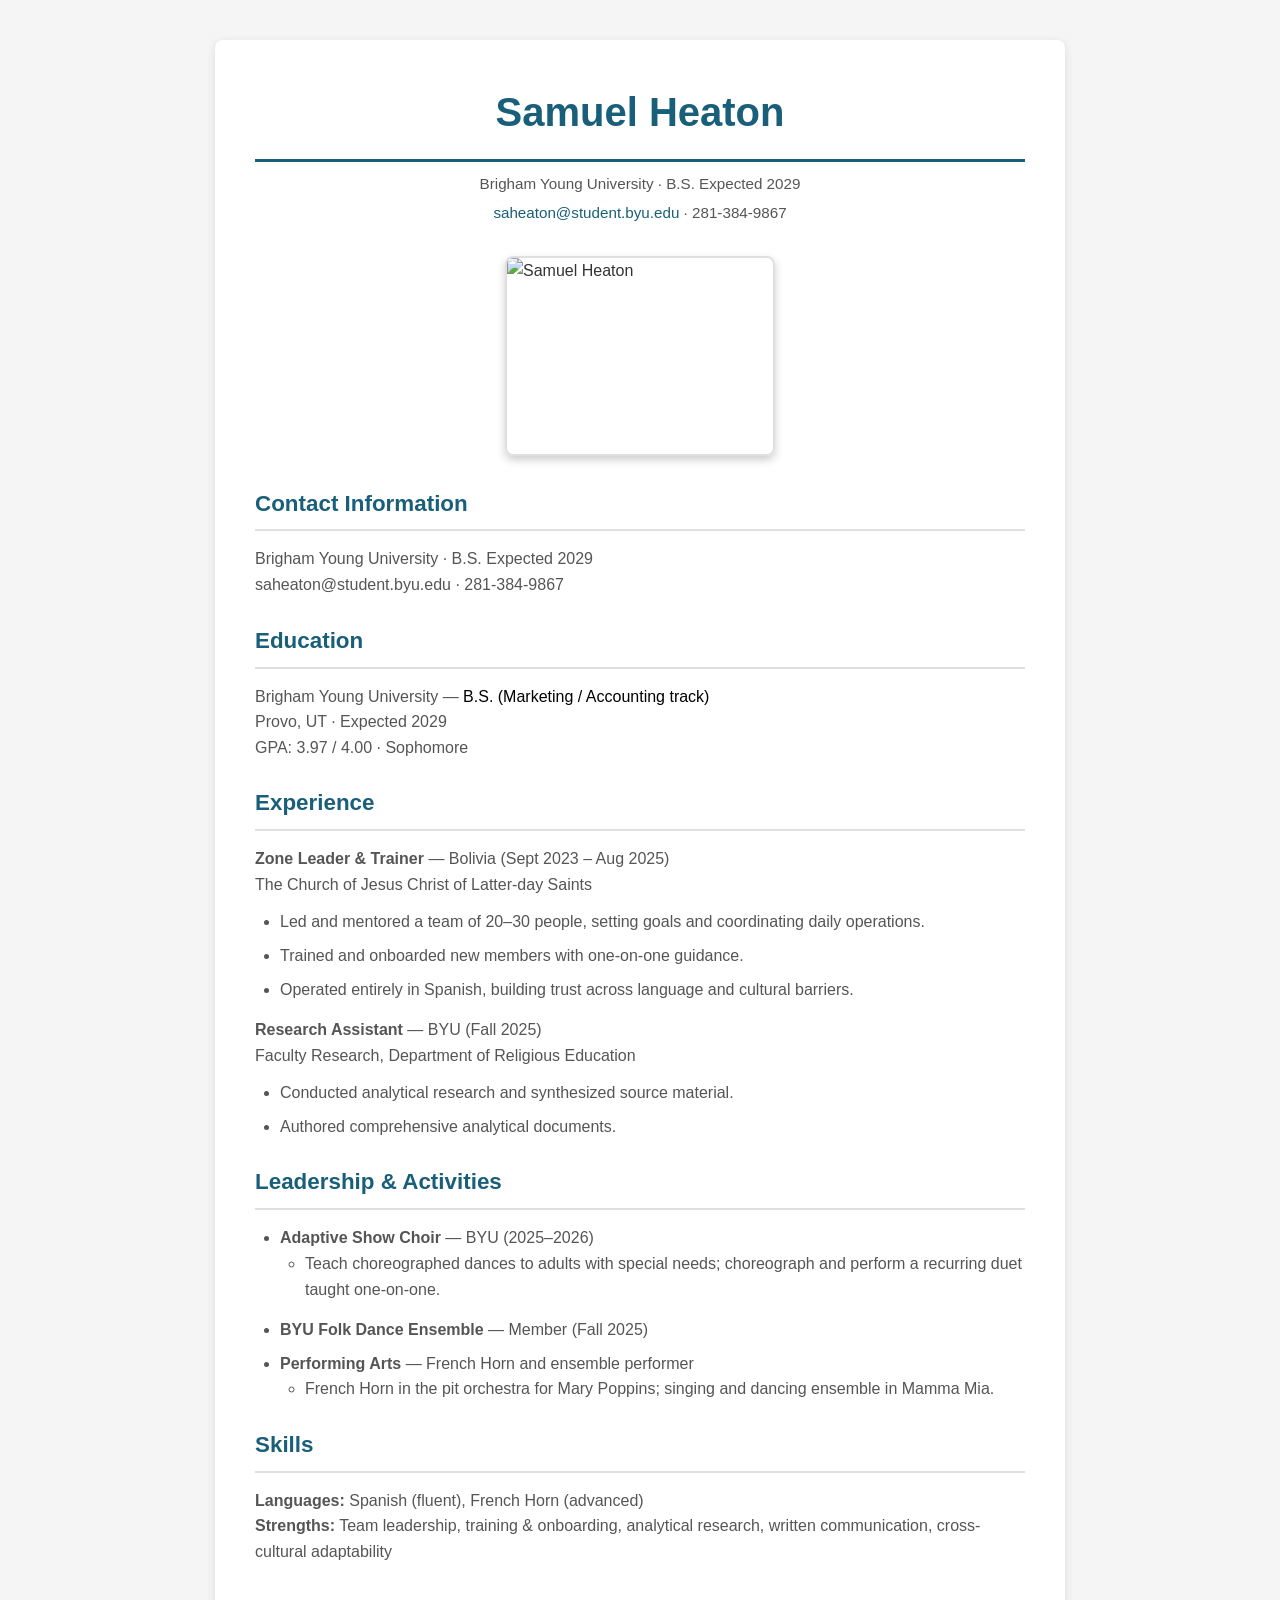
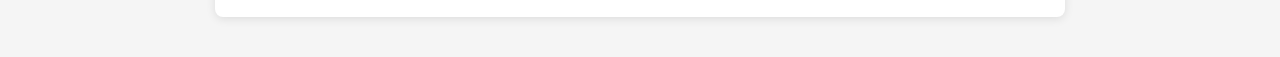
==== index.html @ ee09f75d "first commit" ====
<!DOCTYPE html>
<html lang="en">
<head>
    <meta charset="UTF-8">
    <meta name="viewport" content="width=device-width, initial-scale=1.0">
    <title>Samuel Heaton's Resume</title>
   <link rel="stylesheet" href="stylesheets.css">
</head>
<body>
    <div class="container">
        <h1>Samuel Heaton</h1>
        
        <div class="header-info">
            <p>Brigham Young University · B.S. Expected 2029</p>
            <p><a href="mailto:saheaton@student.byu.edu">saheaton@student.byu.edu</a> · 281-384-9867</p>
        </div>

        <img src="for IS project.jpg" alt="Samuel Heaton">

        <h2><strong>Contact Information</strong></h2>
        <p>Brigham Young University · B.S. Expected 2029<br>
        saheaton@student.byu.edu · 281-384-9867</p>

        <h2>Education</h2>
        <p>Brigham Young University — <span style="color: #000000;">B.S. (Marketing / Accounting track)</span><br>
        Provo, UT · Expected 2029<br>
        GPA: 3.97 / 4.00 · Sophomore</p>

        <h2>Experience</h2>
        <p><strong>Zone Leader & Trainer</strong> — Bolivia (Sept 2023 – Aug 2025)<br>
        The Church of Jesus Christ of Latter-day Saints</p>
        <ul>
            <li>Led and mentored a team of 20–30 people, setting goals and coordinating daily operations.</li>
            <li>Trained and onboarded new members with one-on-one guidance.</li>
            <li>Operated entirely in Spanish, building trust across language and cultural barriers.</li>
        </ul>

        <p><strong>Research Assistant</strong> — BYU (Fall 2025)<br>
        Faculty Research, Department of Religious Education</p>
        <ul>
            <li>Conducted analytical research and synthesized source material.</li>
            <li>Authored comprehensive analytical documents.</li>
        </ul>

        <h2 id="Leadership">Leadership & Activities</h2>
        <ul>
            <li>
                <strong>Adaptive Show Choir</strong> — BYU (2025–2026)
                <ul>
                    <li>Teach choreographed dances to adults with special needs; choreograph and perform a recurring duet taught one-on-one.</li>
                </ul>
            </li>
            <li><strong>BYU Folk Dance Ensemble</strong> — Member (Fall 2025)</li>
            <li>
                <strong>Performing Arts</strong> — French Horn and ensemble performer
                <ul>
                    <li>French Horn in the pit orchestra for Mary Poppins; singing and dancing ensemble in Mamma Mia.</li>
                </ul>
            </li>
        </ul>

        <h2>Skills</h2>
        <p><strong>Languages:</strong> Spanish (fluent), French Horn (advanced)<br>
        <strong>Strengths:</strong> Team leadership, training & onboarding, analytical research, written communication, cross-cultural adaptability</p>
    </div>
</body>
</html>
---- stylesheets.css ----
/* ===== Professional pages stylesheet (index.html, about.html, etc.) ===== */
* {
    margin: 0;
    padding: 0;
    box-sizing: border-box;
}

body {
    font-family: 'Segoe UI', Tahoma, Geneva, Verdana, sans-serif;
    line-height: 1.6;
    color: #333;
    background-color: #f5f5f5;
    padding: 40px 20px;
}

.container {
    max-width: 850px;
    margin: 0 auto;
    background-color: white;
    padding: 40px;
    box-shadow: 0 2px 10px rgba(0, 0, 0, 0.1);
    border-radius: 8px;
}

h1 {
    font-size: 2.5em;
    margin-bottom: 10px;
    color: #1a5f7a;
    text-align: center;
    border-bottom: 3px solid #1a5f7a;
    padding-bottom: 15px;
}

.header-info {
    text-align: center;
    margin-bottom: 30px;
    font-size: 0.95em;
    color: #666;
}

.header-info p {
    margin: 5px 0;
}

.header-info a {
    color: #1a5f7a;
    text-decoration: none;
}

.header-info a:hover {
    text-decoration: underline;
}

img {
    display: block;
    margin: 0 auto 30px;
    width: 270px;
    height: 200px;
    border-radius: 8px;
    box-shadow: 0 4px 8px rgba(0, 0, 0, 0.2);
    border: 2px solid #e0e0e0;
}

h2 {
    font-size: 1.4em;
    margin-top: 25px;
    margin-bottom: 15px;
    color: #1a5f7a;
    border-bottom: 2px solid #e0e0e0;
    padding-bottom: 8px;
    font-weight: 600;
}

p {
    margin-bottom: 12px;
    color: #555;
}

ul, ol {
    margin-left: 25px;
    margin-bottom: 15px;
}

li {
    margin-bottom: 8px;
    color: #555;
}

a {
    color: #1a5f7a;
    text-decoration: none;
}

a:hover {
    text-decoration: underline;
}
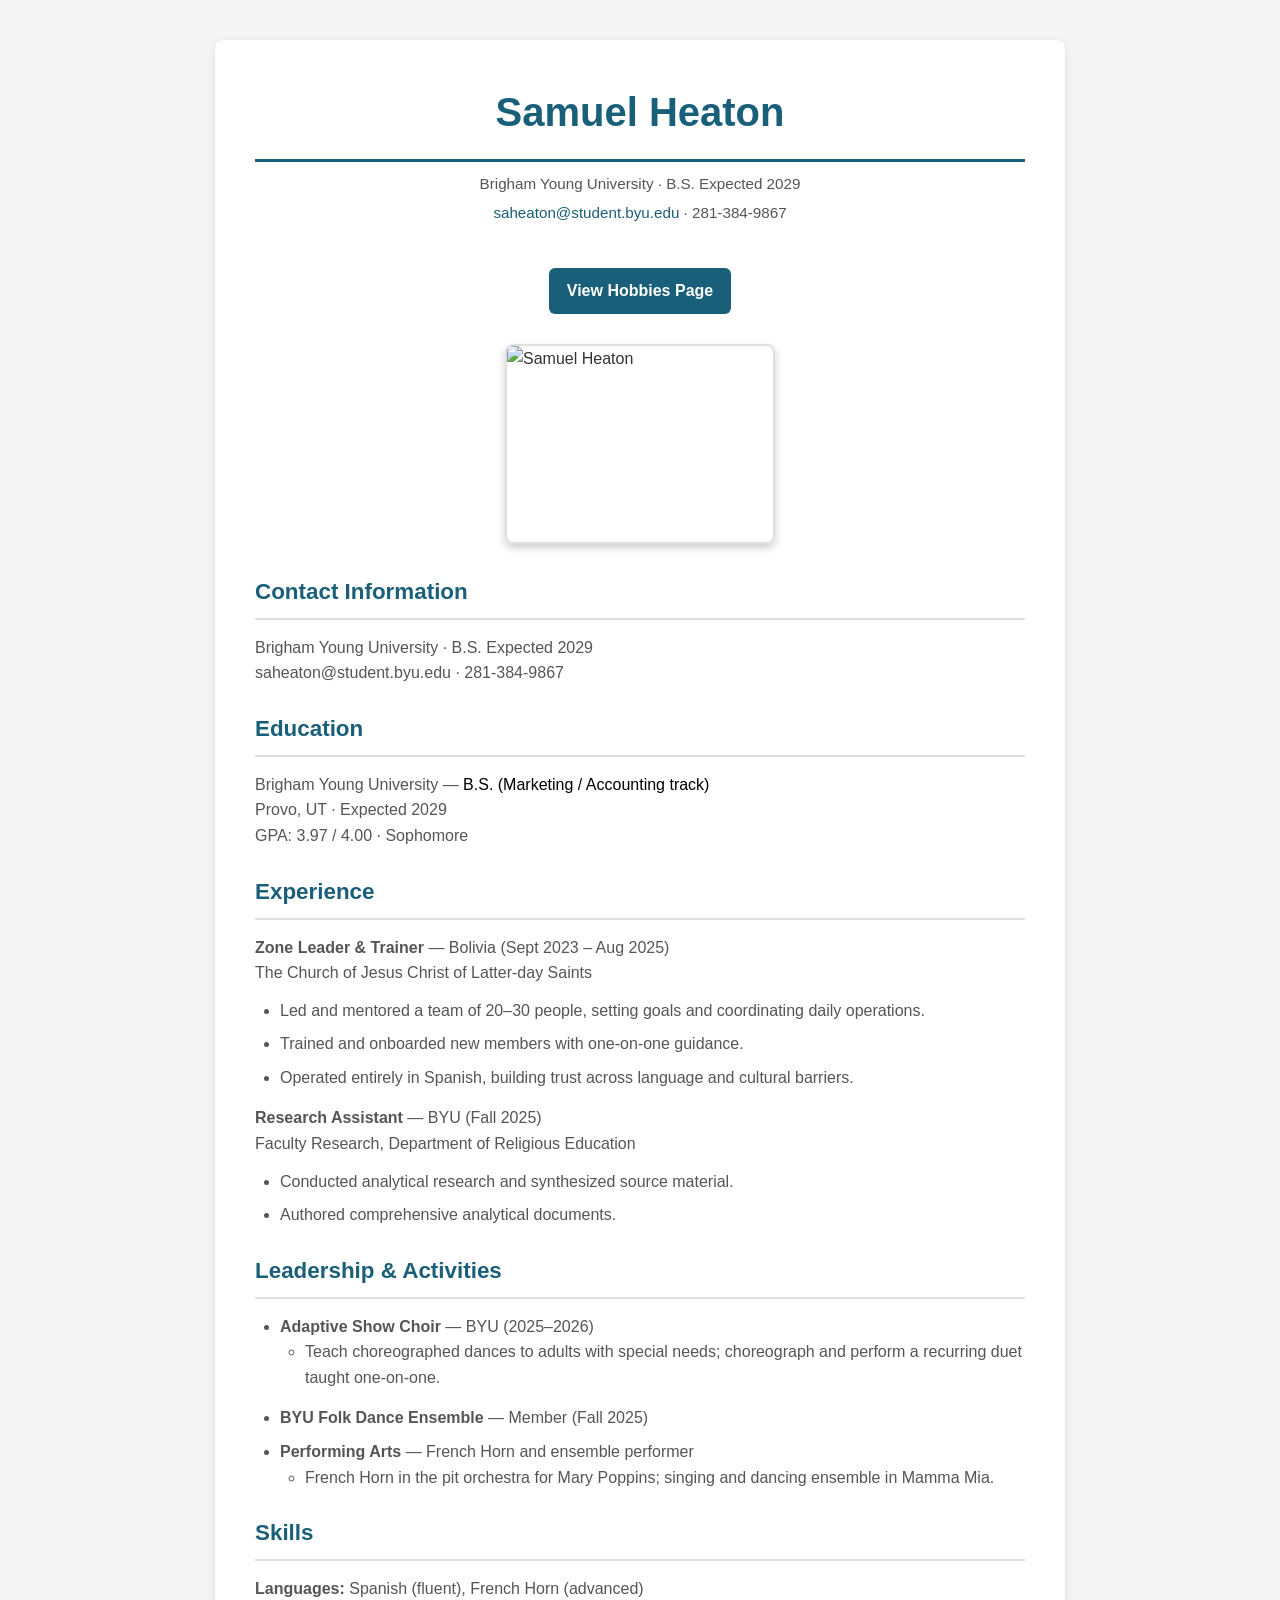
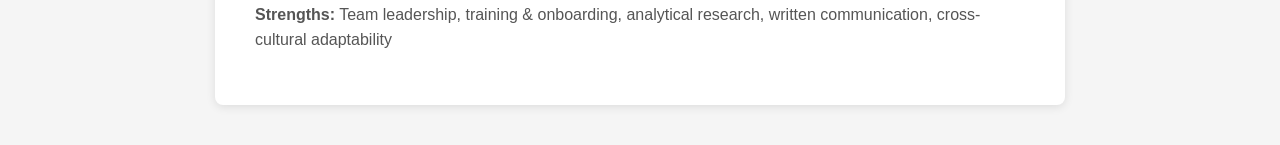
==== commit 4ff1a85d: "git commit -m "Save changes to index, hobbies, and styles"" ====
--- a/index.html
+++ b/index.html
@@ -13,6 +13,9 @@
         <div class="header-info">
             <p>Brigham Young University · B.S. Expected 2029</p>
             <p><a href="mailto:saheaton@student.byu.edu">saheaton@student.byu.edu</a> · 281-384-9867</p>
+        </div>
+        <div class="header-actions">
+            <a href="hobbies.html" class="nav-button">View Hobbies Page</a>
         </div>
 
         <img src="for IS project.jpg" alt="Samuel Heaton">
--- a/stylesheets.css
+++ b/stylesheets.css
@@ -40,6 +40,11 @@
 
 .header-info p {
     margin: 5px 0;
+}
+
+.header-actions {
+    text-align: center;
+    margin-bottom: 30px;
 }
 
 .header-info a {
@@ -95,3 +100,18 @@
     text-decoration: underline;
 }
 
+.nav-button {
+    display: inline-block;
+    padding: 0.65rem 1.1rem;
+    margin-top: 0.75rem;
+    background-color: #1a5f7a;
+    color: white;
+    border-radius: 6px;
+    text-decoration: none;
+    font-weight: 600;
+}
+
+.nav-button:hover {
+    background-color: #155369;
+}
+
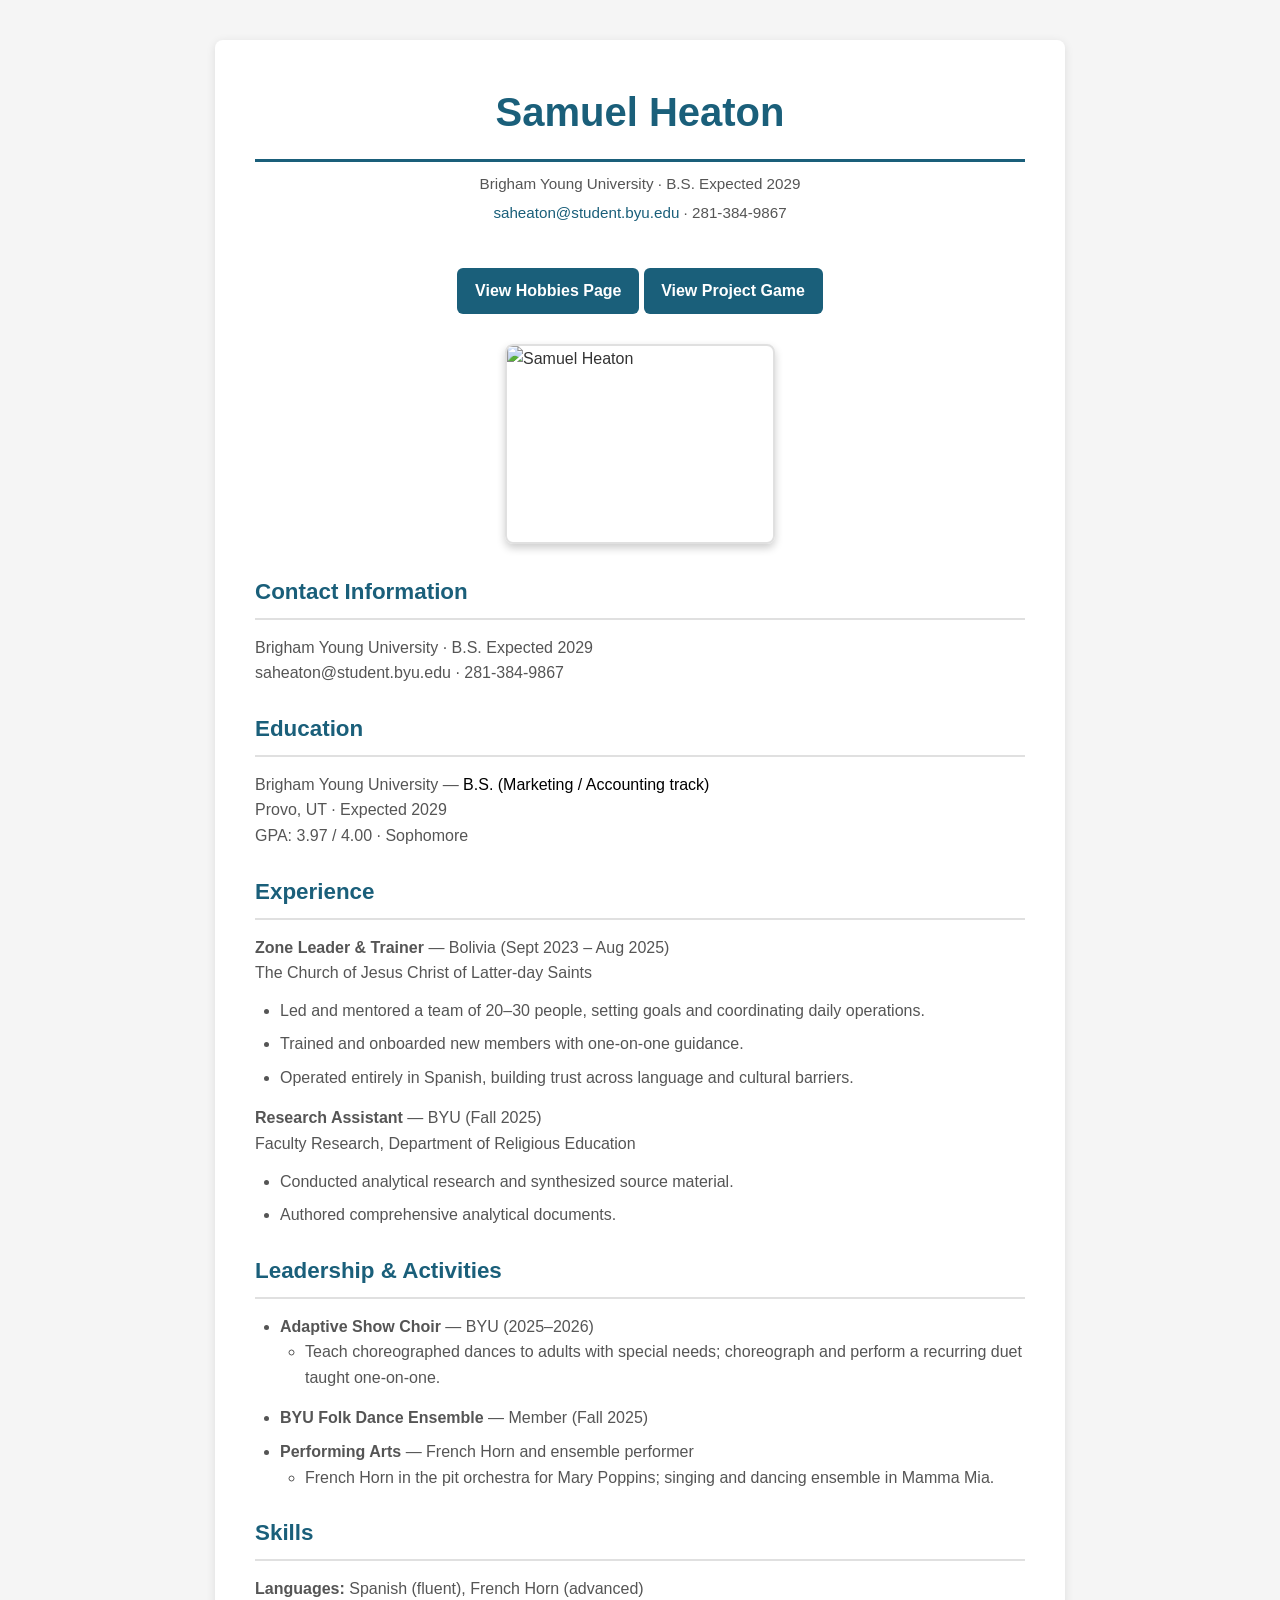
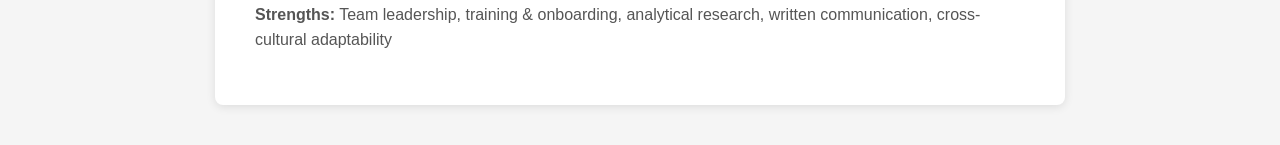
==== commit bac3335b: "git commit -m "Save changes to index, hobbies, and styles and Project Game files"" ====
--- a/index.html
+++ b/index.html
@@ -16,6 +16,7 @@
         </div>
         <div class="header-actions">
             <a href="hobbies.html" class="nav-button">View Hobbies Page</a>
+            <a href="projectgame.html" class="nav-button">View Project Game</a>
         </div>
 
         <img src="for IS project.jpg" alt="Samuel Heaton">
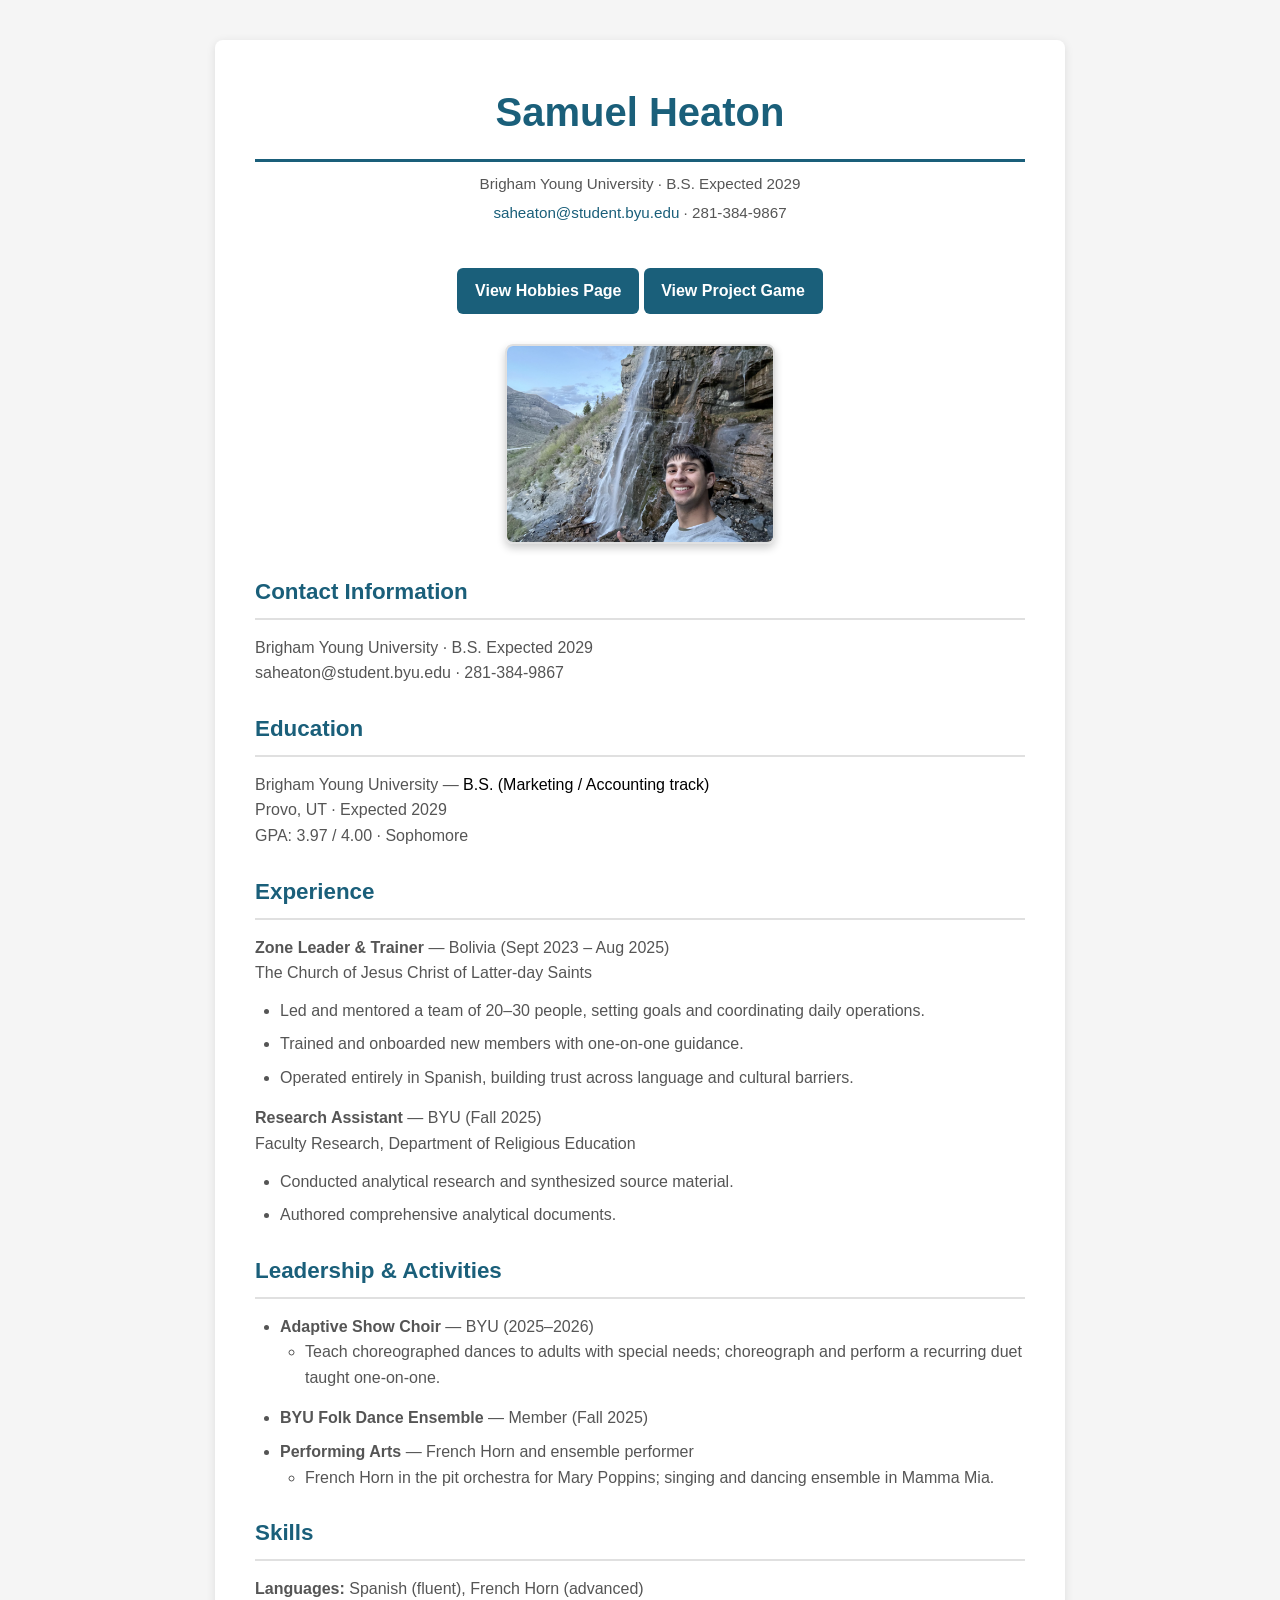
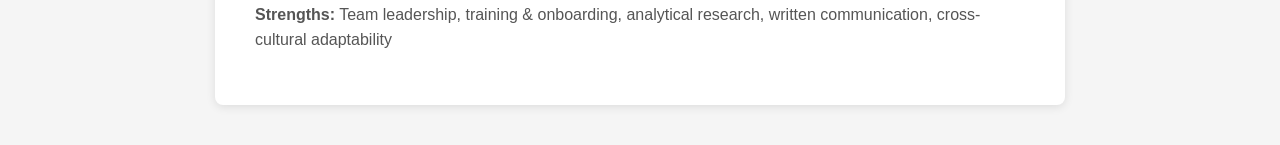
==== commit 5dbbf293: "git commit -m "Added a photo to the resume and updated index.html"" ====
--- a/index.html
+++ b/index.html
@@ -19,7 +19,7 @@
             <a href="projectgame.html" class="nav-button">View Project Game</a>
         </div>
 
-        <img src="for IS project.jpg" alt="Samuel Heaton">
+        <img src="Resume Photo.jpg" alt="Samuel Heaton">
 
         <h2><strong>Contact Information</strong></h2>
         <p>Brigham Young University · B.S. Expected 2029<br>
